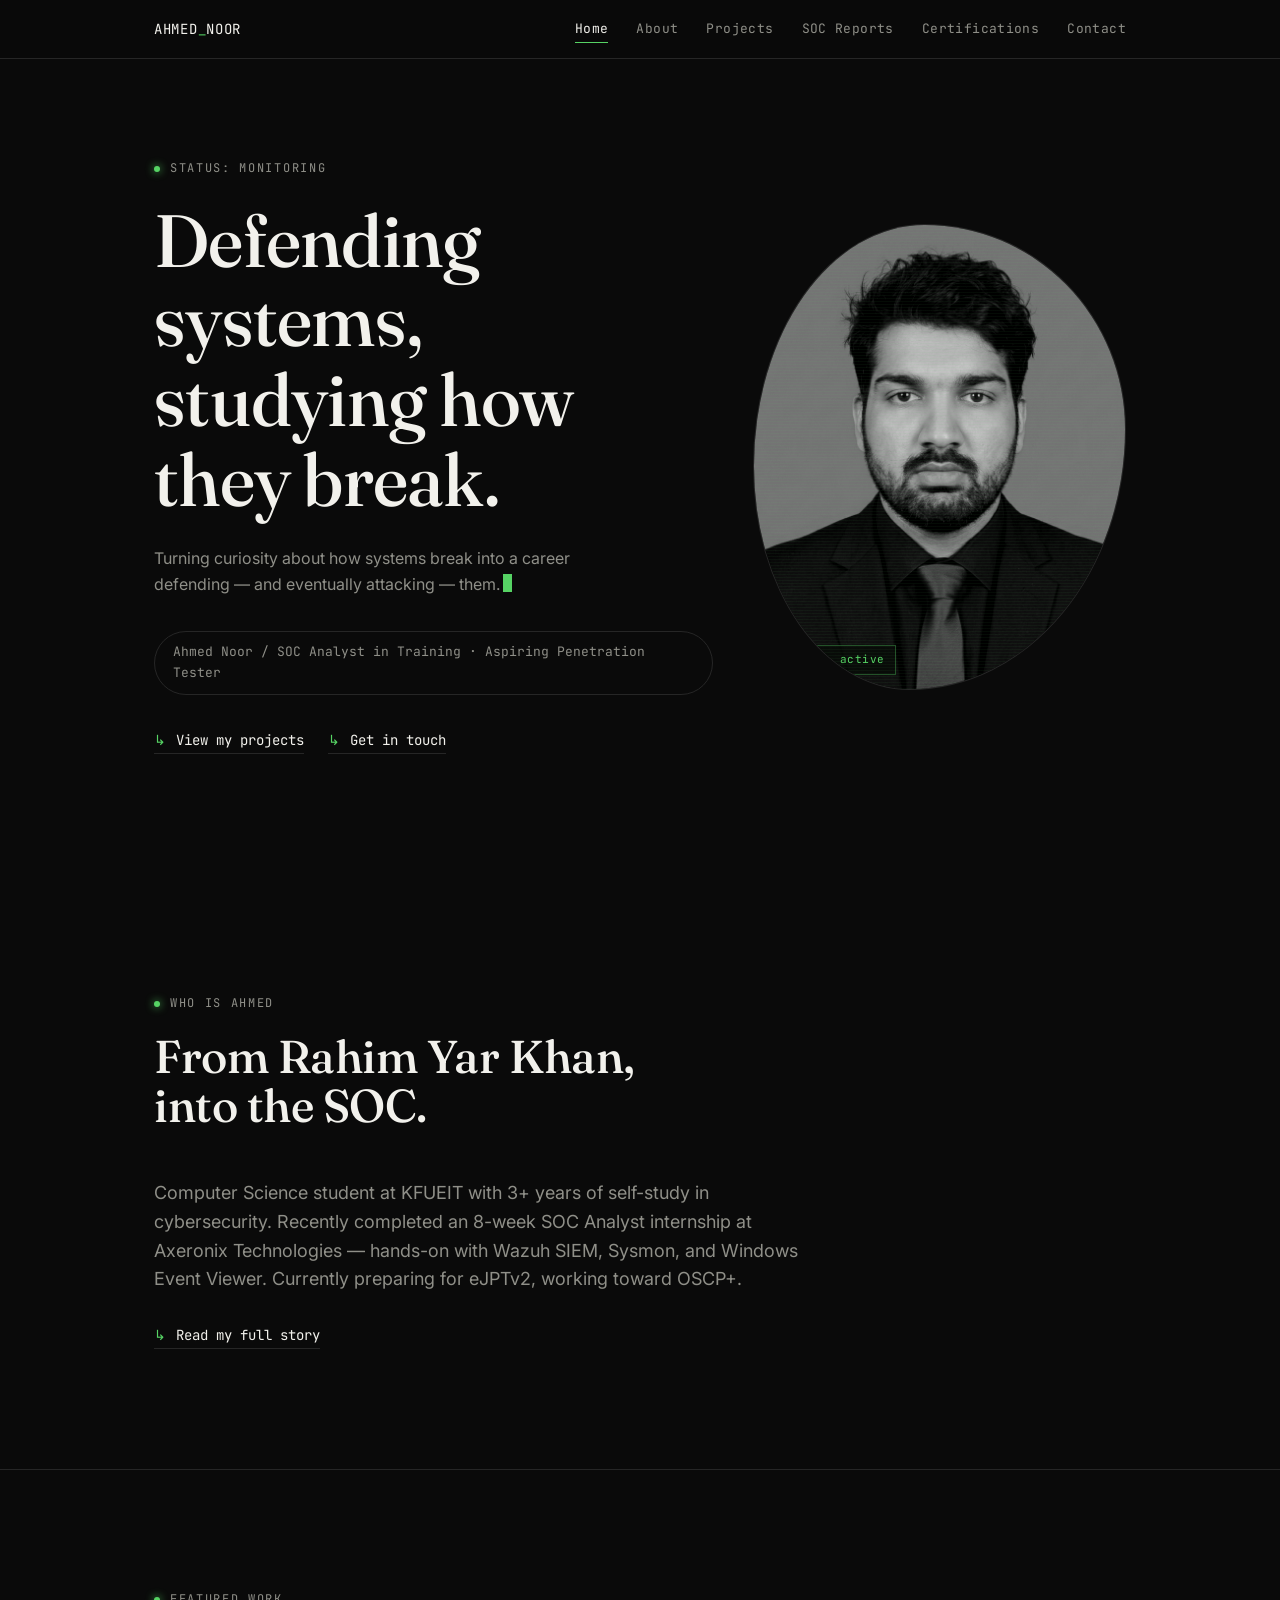
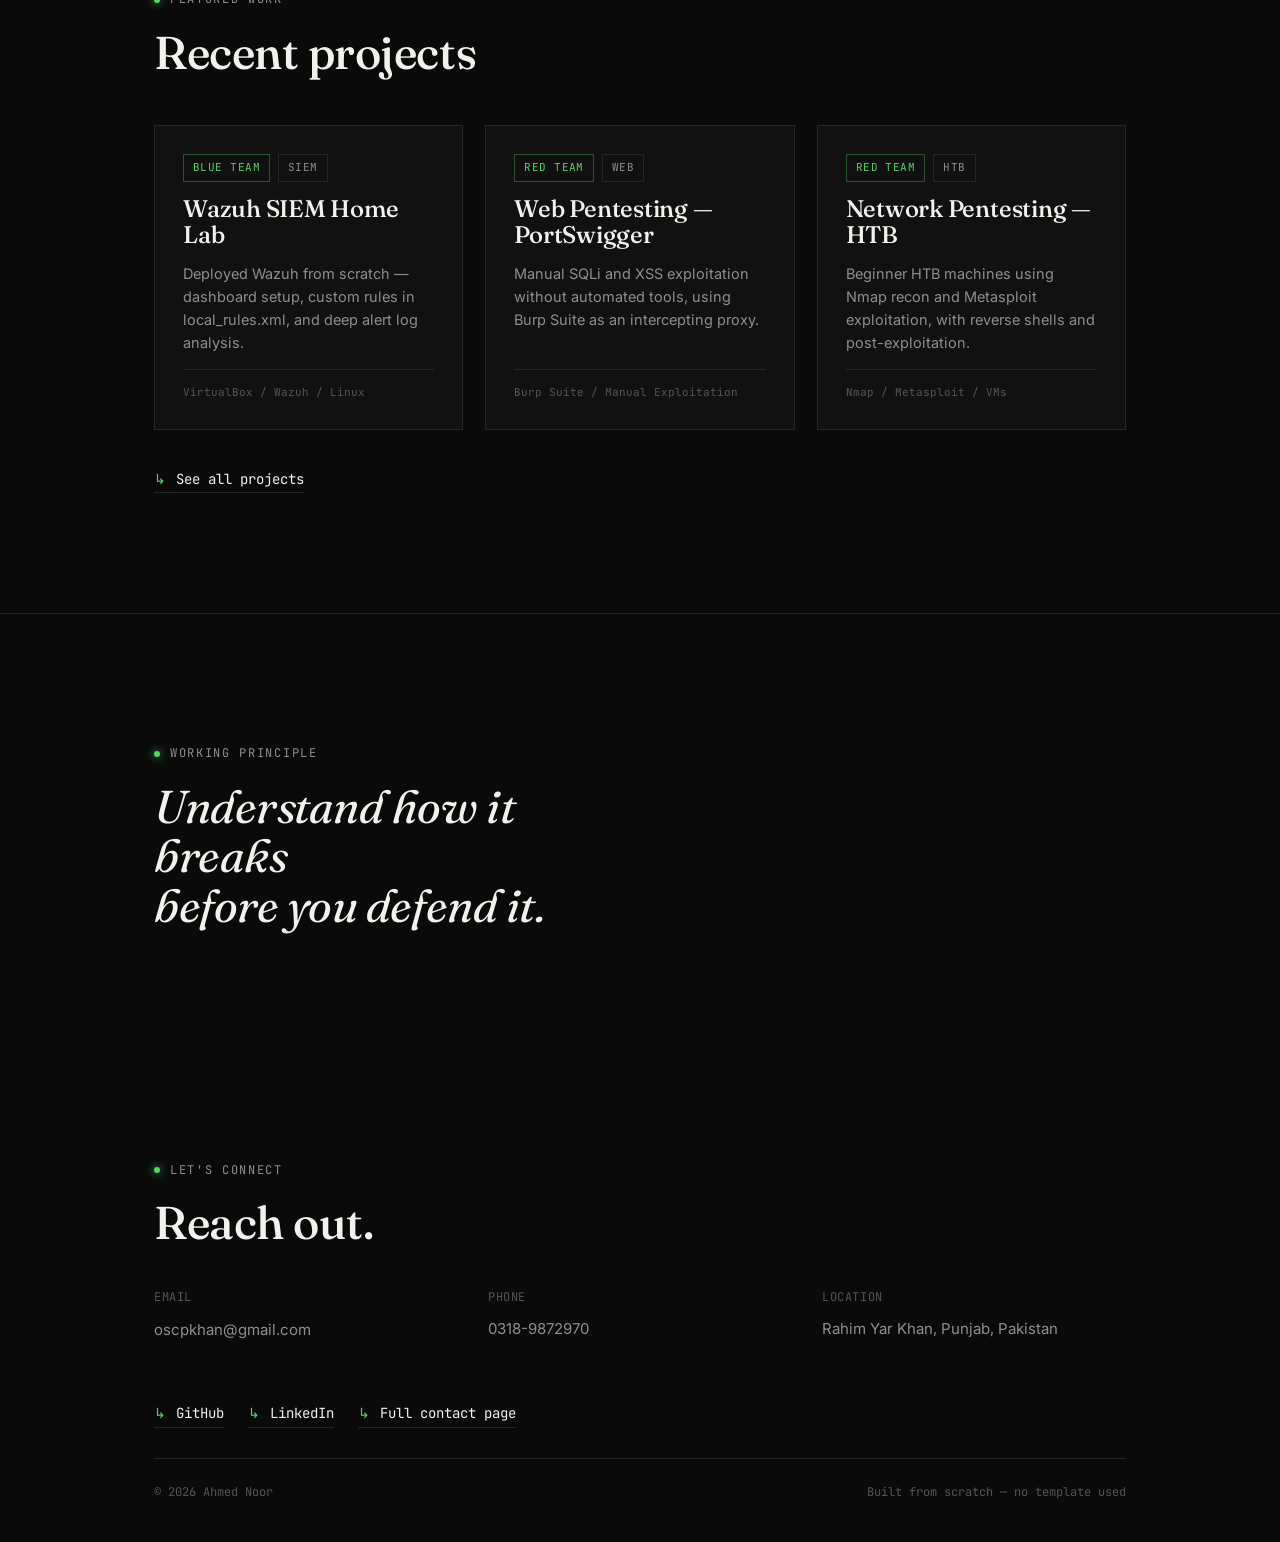
==== index.html @ 2d049483 "Add files via upload" ====
<!DOCTYPE html>
<html lang="en">
<head>
<meta charset="UTF-8">
<meta name="viewport" content="width=device-width, initial-scale=1.0">
<title>Ahmed Noor — SOC Analyst in Training</title>
<link rel="stylesheet" href="css/style.css">
</head>
<body>

<header class="site-nav">
  <div class="nav-inner">
    <a href="index.html" class="nav-logo">AHMED<span>_</span>NOOR</a>
    <nav>
      <ul class="nav-links">
        <li><a href="index.html">Home</a></li>
        <li><a href="about.html">About</a></li>
        <li><a href="projects.html">Projects</a></li>
        <li><a href="soc-reports.html">SOC Reports</a></li>
        <li><a href="certifications.html">Certifications</a></li>
        <li><a href="contact.html">Contact</a></li>
      </ul>
    </nav>
    <button class="nav-toggle">MENU</button>
  </div>
</header>

<main class="wrap">

  <section class="hero" style="border-bottom:none;">
    <div>
      <div class="eyebrow">status: monitoring</div>
      <h1>Defending<br>systems,<br>studying how<br>they break.</h1>
      <p class="tagline">Turning curiosity about how systems break into a career defending — and eventually attacking — them.<span class="cursor"></span></p>
      <div class="role-pill">Ahmed Noor / SOC Analyst in Training · Aspiring Penetration Tester</div>
      <div style="margin-top:34px; display:flex; gap:24px; flex-wrap:wrap;">
        <a class="arrow-link" href="projects.html"><span class="glyph">↳</span> View my projects</a>
        <a class="arrow-link" href="contact.html"><span class="glyph">↳</span> Get in touch</a>
      </div>
    </div>
    <div class="hero-photo">
      <img src="images/profile.png" alt="Ahmed Noor">
      <div class="scan-tag">status: active</div>
    </div>
  </section>

</main>

<section>
  <div class="wrap">
    <div class="section-head">
      <div class="eyebrow">Who is Ahmed</div>
      <h2>From Rahim Yar Khan,<br>into the SOC.</h2>
    </div>
    <p class="lede">Computer Science student at KFUEIT with 3+ years of self-study in cybersecurity. Recently completed an 8-week SOC Analyst internship at Axeronix Technologies — hands-on with Wazuh SIEM, Sysmon, and Windows Event Viewer. Currently preparing for eJPTv2, working toward OSCP+.</p>
    <div style="margin-top:28px;">
      <a class="arrow-link" href="about.html"><span class="glyph">↳</span> Read my full story</a>
    </div>
  </div>
</section>

<section>
  <div class="wrap">
    <div class="section-head">
      <div class="eyebrow">Featured Work</div>
      <h2>Recent projects</h2>
    </div>
    <div class="grid cols-3">
      <div class="card">
        <div class="tag-row"><span class="tag status-live">Blue Team</span><span class="tag">SIEM</span></div>
        <h3>Wazuh SIEM Home Lab</h3>
        <p>Deployed Wazuh from scratch — dashboard setup, custom rules in local_rules.xml, and deep alert log analysis.</p>
        <div class="card-meta">VirtualBox / Wazuh / Linux</div>
      </div>
      <div class="card">
        <div class="tag-row"><span class="tag status-live">Red Team</span><span class="tag">Web</span></div>
        <h3>Web Pentesting — PortSwigger</h3>
        <p>Manual SQLi and XSS exploitation without automated tools, using Burp Suite as an intercepting proxy.</p>
        <div class="card-meta">Burp Suite / Manual Exploitation</div>
      </div>
      <div class="card">
        <div class="tag-row"><span class="tag status-live">Red Team</span><span class="tag">HTB</span></div>
        <h3>Network Pentesting — HTB</h3>
        <p>Beginner HTB machines using Nmap recon and Metasploit exploitation, with reverse shells and post-exploitation.</p>
        <div class="card-meta">Nmap / Metasploit / VMs</div>
      </div>
    </div>
    <div style="margin-top:36px;">
      <a class="arrow-link" href="projects.html"><span class="glyph">↳</span> See all projects</a>
    </div>
  </div>
</section>

<section class="statement" style="border-bottom:none;">
  <div class="wrap">
    <div class="eyebrow">Working principle</div>
    <h2 style="margin-top:18px;">Understand how it breaks<br>before you defend it.</h2>
  </div>
</section>

<footer>
  <div class="wrap">
    <div class="section-head" style="margin-bottom:24px;">
      <div class="eyebrow">Let's connect</div>
      <h2>Reach out.</h2>
    </div>
    <div class="contact-grid">
      <div>
        <div class="label">Email</div>
        <a class="value" href="mailto:oscpkhan@gmail.com">oscpkhan@gmail.com</a>
      </div>
      <div>
        <div class="label">Phone</div>
        <div class="value">0318-9872970</div>
      </div>
      <div>
        <div class="label">Location</div>
        <div class="value">Rahim Yar Khan, Punjab, Pakistan</div>
      </div>
    </div>
    <div style="display:flex; gap:24px; flex-wrap:wrap; margin-bottom:30px;">
      <a class="arrow-link" href="https://github.com/AhmedNoo00R" target="_blank" rel="noopener"><span class="glyph">↳</span> GitHub</a>
      <a class="arrow-link" href="https://www.linkedin.com/in/ahmed-n000r" target="_blank" rel="noopener"><span class="glyph">↳</span> LinkedIn</a>
      <a class="arrow-link" href="contact.html"><span class="glyph">↳</span> Full contact page</a>
    </div>
    <div class="foot-bottom">
      <span>© 2026 Ahmed Noor</span>
      <span>Built from scratch — no template used</span>
    </div>
  </div>
</footer>

<script src="js/script.js"></script>
</body>
</html>
---- css/style.css ----
/* ===========================================================
   Ahmed Noor — SOC Portfolio
   Design: monochrome, editorial serif headings, terminal-mono
   accents. A single hairline-green cursor is the only color,
   used sparingly to nod at "live monitoring" without overdoing it.
   =========================================================== */

@import url('https://fonts.googleapis.com/css2?family=Fraunces:ital,opsz,wght@0,9..144,300;0,9..144,400;0,9..144,500;0,9..144,600;1,9..144,400&family=Inter:wght@400;500;600&family=JetBrains+Mono:wght@400;500&display=swap');

:root{
  --bg:        #0a0a0a;
  --bg-raised: #111111;
  --line:      #262626;
  --ink:       #f2f1ec;
  --ink-dim:   #8f8f88;
  --ink-faint: #55554f;
  --signal:    #56d364; /* the one accent — used sparingly */

  --serif: 'Fraunces', 'Georgia', serif;
  --sans:  'Inter', -apple-system, sans-serif;
  --mono:  'JetBrains Mono', monospace;

  --max: 1100px;
  --pad: clamp(24px, 5vw, 64px);
}

*{ box-sizing: border-box; margin:0; padding:0; }

html{ scroll-behavior: smooth; }

body{
  background: var(--bg);
  color: var(--ink);
  font-family: var(--sans);
  font-size: 16px;
  line-height: 1.6;
  -webkit-font-smoothing: antialiased;
}

a{ color: inherit; text-decoration: none; }

img{ max-width: 100%; display:block; }

::selection{ background: var(--signal); color: #06120a; }

:focus-visible{
  outline: 1px solid var(--signal);
  outline-offset: 4px;
}

.wrap{
  max-width: var(--max);
  margin: 0 auto;
  padding-left: var(--pad);
  padding-right: var(--pad);
}

/* ---------- eyebrow / mono labels ---------- */
.eyebrow{
  font-family: var(--mono);
  font-size: 12px;
  letter-spacing: 0.14em;
  text-transform: uppercase;
  color: var(--ink-dim);
  display: flex;
  align-items: center;
  gap: 10px;
}
.eyebrow::before{
  content: '';
  width: 6px; height: 6px;
  background: var(--signal);
  border-radius: 50%;
  box-shadow: 0 0 8px var(--signal);
}

/* ---------- nav ---------- */
header.site-nav{
  position: sticky;
  top: 0;
  z-index: 50;
  background: rgba(10,10,10,0.85);
  backdrop-filter: blur(10px);
  border-bottom: 1px solid var(--line);
}
.nav-inner{
  max-width: var(--max);
  margin: 0 auto;
  padding: 18px var(--pad);
  display: flex;
  align-items: center;
  justify-content: space-between;
}
.nav-logo{
  font-family: var(--mono);
  font-size: 14px;
  letter-spacing: 0.05em;
}
.nav-logo span{ color: var(--signal); }

.nav-links{
  display: flex;
  gap: 28px;
  list-style: none;
  font-family: var(--mono);
  font-size: 13px;
  letter-spacing: 0.03em;
}
.nav-links a{
  color: var(--ink-dim);
  transition: color .2s ease;
  position: relative;
}
.nav-links a:hover, .nav-links a.active{ color: var(--ink); }
.nav-links a.active::after{
  content:'';
  position:absolute;
  left:0; right:0; bottom:-6px;
  height:1px;
  background: var(--signal);
}

.nav-toggle{
  display:none;
  background:none; border:none; color:var(--ink);
  font-family: var(--mono); font-size: 13px;
  cursor:pointer;
}

@media (max-width: 760px){
  .nav-links{
    position: fixed;
    inset: 61px 0 0 0;
    background: var(--bg);
    flex-direction: column;
    padding: 32px var(--pad);
    gap: 22px;
    font-size: 16px;
    transform: translateY(-110%);
    transition: transform .3s ease;
    border-top: 1px solid var(--line);
  }
  .nav-links.open{ transform: translateY(0); }
  .nav-toggle{ display:block; }
}

/* ---------- section rhythm ---------- */
section{
  padding: clamp(60px, 10vw, 120px) 0;
  border-bottom: 1px solid var(--line);
}
section:last-of-type{ border-bottom: none; }

h1,h2,h3{
  font-family: var(--serif);
  font-weight: 500;
  line-height: 1.08;
  letter-spacing: -0.01em;
}
h1{ font-size: clamp(40px, 7vw, 74px); }
h2{ font-size: clamp(30px, 4.5vw, 46px); }
h3{ font-size: clamp(20px, 2.5vw, 24px); font-weight: 500; }

.section-head{
  margin-bottom: 48px;
}
.section-head .eyebrow{ margin-bottom: 18px; }

p.lede{
  font-size: 18px;
  color: var(--ink-dim);
  max-width: 60ch;
}

/* ---------- buttons / links-with-arrow ---------- */
.btn{
  display: inline-flex;
  align-items: center;
  gap: 10px;
  font-family: var(--mono);
  font-size: 13px;
  letter-spacing: 0.03em;
  padding: 13px 22px;
  border: 1px solid var(--ink);
  color: var(--ink);
  transition: all .2s ease;
}
.btn:hover{ background: var(--ink); color: var(--bg); }
.btn.ghost{ border-color: var(--line); color: var(--ink-dim); }
.btn.ghost:hover{ border-color: var(--ink); color: var(--ink); background:transparent; }

.arrow-link{
  display:inline-flex;
  align-items:center;
  gap: 10px;
  font-family: var(--mono);
  font-size: 14px;
  color: var(--ink);
  border-bottom: 1px solid var(--line);
  padding-bottom: 2px;
  transition: border-color .2s ease, color .2s ease;
}
.arrow-link:hover{ border-color: var(--signal); color: var(--signal); }
.arrow-link .glyph{ color: var(--signal); }

/* ---------- hero ---------- */
.hero{
  padding-top: clamp(60px, 9vw, 100px);
  display: grid;
  grid-template-columns: 1.2fr 0.8fr;
  gap: 40px;
  align-items: center;
}
@media (max-width: 800px){
  .hero{ grid-template-columns: 1fr; }
  .hero-photo{ order: -1; max-width: 260px; margin: 0 auto; }
}

.hero h1{ margin: 22px 0 26px; }
.hero .tagline{
  font-size: 16px;
  color: var(--ink-dim);
  max-width: 46ch;
  margin-bottom: 34px;
}
.cursor{
  display:inline-block;
  width: 9px; height: 1.1em;
  background: var(--signal);
  margin-left: 3px;
  vertical-align: -2px;
  animation: blink 1s steps(1) infinite;
}
@keyframes blink{ 50%{ opacity:0; } }

.role-pill{
  display:inline-flex;
  align-items:center;
  gap: 10px;
  font-family: var(--mono);
  font-size: 13px;
  color: var(--ink-dim);
  border: 1px solid var(--line);
  padding: 10px 18px;
  border-radius: 999px;
}

.hero-photo{
  position: relative;
  border-radius: 46% 54% 58% 42% / 52% 44% 56% 48%;
  overflow: hidden;
  border: 1px solid var(--line);
  aspect-ratio: 4/5;
}
.hero-photo img{
  width:100%; height:100%; object-fit: cover;
  filter: grayscale(1) contrast(1.08);
}
.hero-photo::after{
  content:'';
  position:absolute; inset:0;
  background: repeating-linear-gradient(
    0deg, rgba(86,211,100,0.05) 0px, rgba(86,211,100,0.05) 1px,
    transparent 1px, transparent 3px
  );
  pointer-events: none;
}
.hero-photo .scan-tag{
  position:absolute;
  bottom: 14px; left: 14px;
  font-family: var(--mono);
  font-size: 11px;
  color: var(--signal);
  background: rgba(6,10,7,0.7);
  padding: 5px 10px;
  border: 1px solid rgba(86,211,100,0.35);
  letter-spacing: 0.05em;
}

/* ---------- cards / grids ---------- */
.grid{
  display: grid;
  gap: 22px;
}
.grid.cols-2{ grid-template-columns: repeat(2, 1fr); }
.grid.cols-3{ grid-template-columns: repeat(3, 1fr); }
@media (max-width: 760px){
  .grid.cols-2, .grid.cols-3{ grid-template-columns: 1fr; }
}

.card{
  border: 1px solid var(--line);
  background: var(--bg-raised);
  padding: 28px;
  display: flex;
  flex-direction: column;
  gap: 14px;
  transition: border-color .2s ease, transform .2s ease;
}
.card:hover{ border-color: #3a3a3a; transform: translateY(-2px); }

.card .tag-row{
  display:flex; flex-wrap:wrap; gap:8px;
}
.tag{
  font-family: var(--mono);
  font-size: 11px;
  letter-spacing: 0.04em;
  color: var(--ink-dim);
  border: 1px solid var(--line);
  padding: 4px 9px;
  text-transform: uppercase;
}
.tag.status-live{ color: var(--signal); border-color: rgba(86,211,100,0.35); }

.card h3{ margin: 0; }
.card p{ color: var(--ink-dim); font-size: 14.5px; }

.card .card-meta{
  margin-top: auto;
  font-family: var(--mono);
  font-size: 11px;
  color: var(--ink-faint);
  padding-top: 14px;
  border-top: 1px solid var(--line);
}

/* ---------- timeline / list rows ---------- */
.rows{ display:flex; flex-direction:column; }
.row{
  display: grid;
  grid-template-columns: 200px 1fr;
  gap: 32px;
  padding: 26px 0;
  border-top: 1px solid var(--line);
}
.rows .row:last-child{ border-bottom: 1px solid var(--line); }
@media (max-width: 700px){
  .row{ grid-template-columns: 1fr; gap: 8px; }
}
.row .row-label{
  font-family: var(--mono);
  font-size: 12px;
  color: var(--ink-faint);
  letter-spacing: 0.04em;
  text-transform: uppercase;
  padding-top: 4px;
}
.row h3{ margin-bottom: 6px; }
.row p{ color: var(--ink-dim); font-size: 14.5px; }
.row ul{ margin-top: 10px; padding-left: 18px; color: var(--ink-dim); font-size: 14.5px; }
.row li{ margin-bottom: 4px; }

/* ---------- skills ---------- */
.skill-block{
  border-top: 1px solid var(--line);
  padding: 22px 0;
}
.skill-block:last-child{ border-bottom: 1px solid var(--line); }
.skill-block .skill-label{
  font-family: var(--mono);
  font-size: 12px;
  color: var(--ink-faint);
  text-transform: uppercase;
  letter-spacing: 0.05em;
  margin-bottom: 10px;
}
.skill-block .skill-items{ color: var(--ink-dim); font-size: 15px; }

/* ---------- quote / statement break ---------- */
.statement{
  padding: clamp(70px, 12vw, 130px) 0;
  text-align: left;
}
.statement h2{
  max-width: 16ch;
  font-style: italic;
  font-weight: 400;
}

/* ---------- footer / contact ---------- */
footer{
  padding: clamp(60px,10vw,100px) 0 40px;
}
.contact-grid{
  display:grid;
  grid-template-columns: repeat(3,1fr);
  gap: 30px;
  margin: 40px 0 60px;
}
@media (max-width: 700px){ .contact-grid{ grid-template-columns: 1fr; } }
.contact-grid .label{
  font-family: var(--mono);
  font-size: 12px;
  color: var(--ink-faint);
  text-transform: uppercase;
  letter-spacing: 0.05em;
  margin-bottom: 10px;
}
.contact-grid .value{ color: var(--ink-dim); font-size: 15px; }
.contact-grid a.value:hover{ color: var(--signal); }

.foot-bottom{
  display:flex; justify-content:space-between; align-items:center;
  flex-wrap:wrap; gap:16px;
  font-family: var(--mono);
  font-size: 12px;
  color: var(--ink-faint);
  padding-top: 24px;
  border-top: 1px solid var(--line);
}

/* ---------- page hero (non-home pages) ---------- */
.page-hero{
  padding-top: clamp(50px,8vw,90px);
  padding-bottom: clamp(40px,6vw,60px);
}
.page-hero h1{ margin-top: 20px; }
.page-hero p.lede{ margin-top: 18px; }

/* ---------- coming soon note ---------- */
.note{
  font-family: var(--mono);
  font-size: 13px;
  color: var(--ink-faint);
  border-left: 2px solid var(--signal);
  padding-left: 16px;
  margin-top: 36px;
}
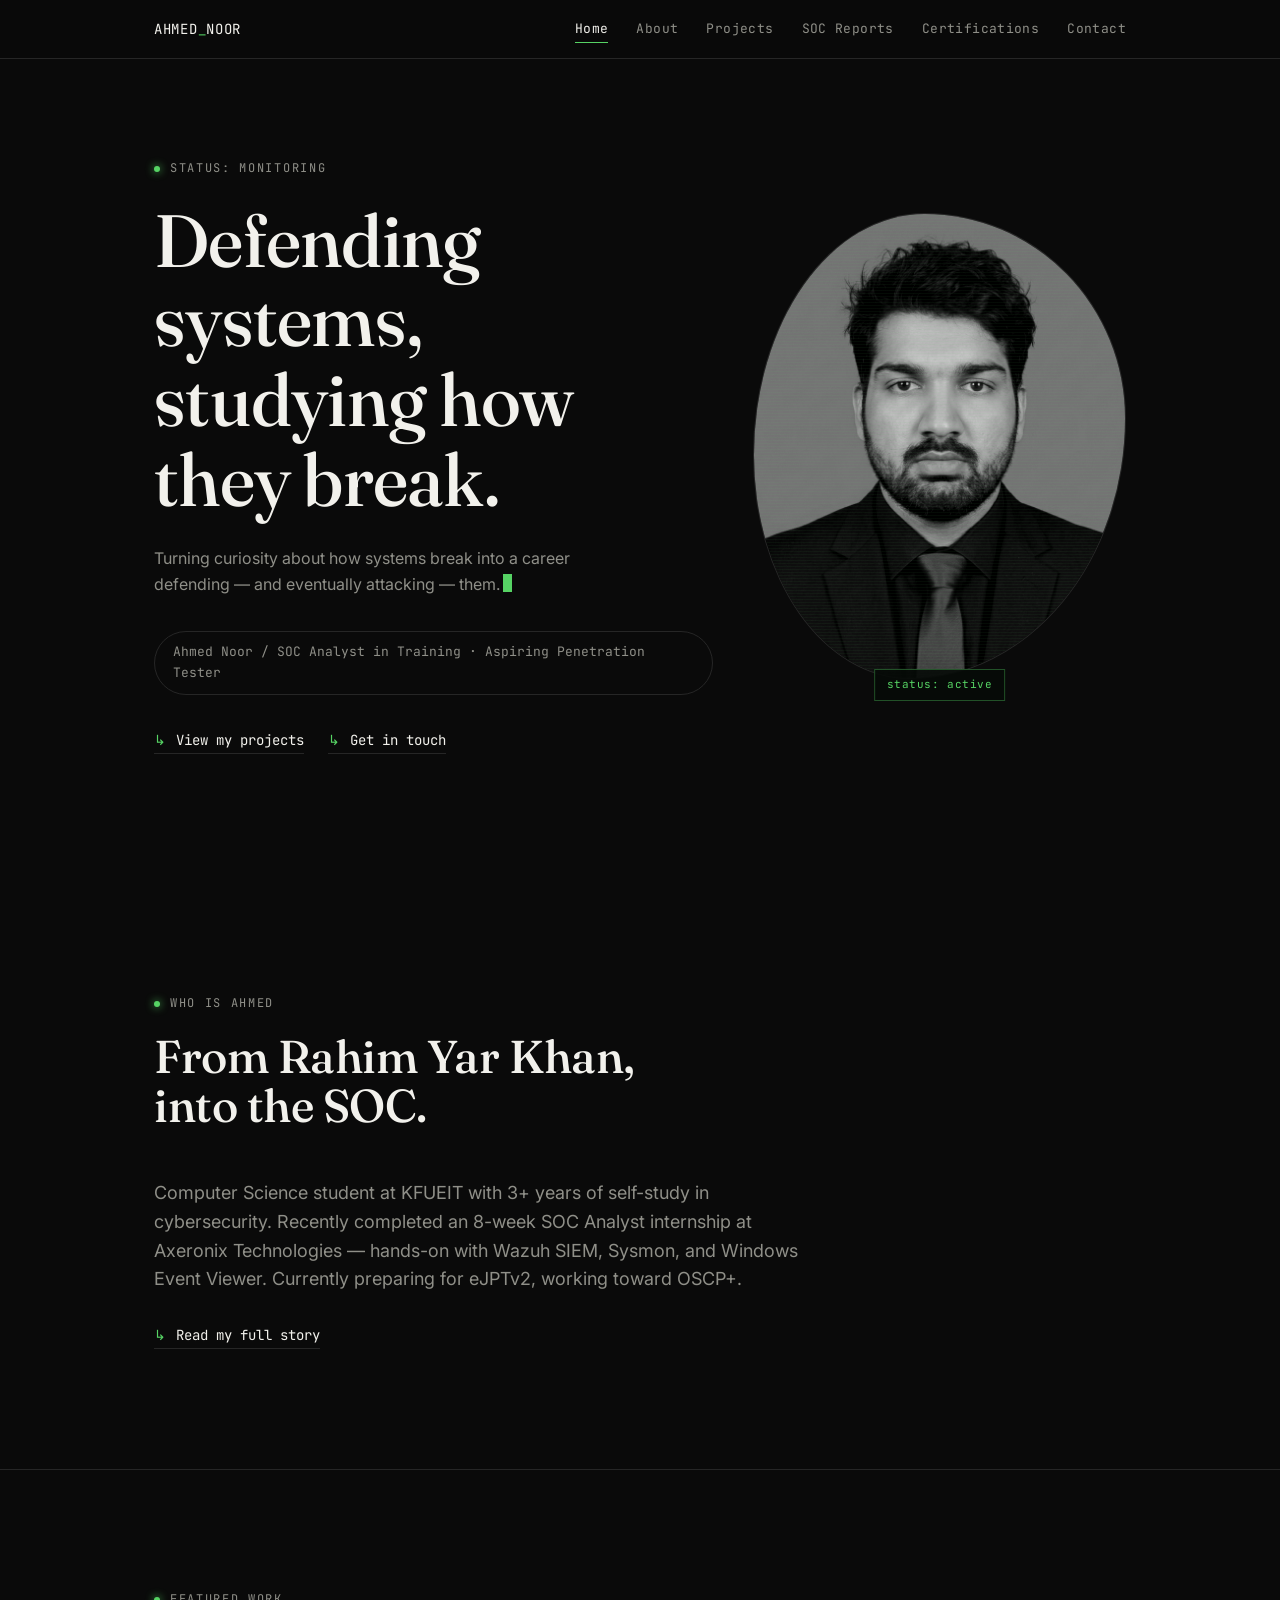
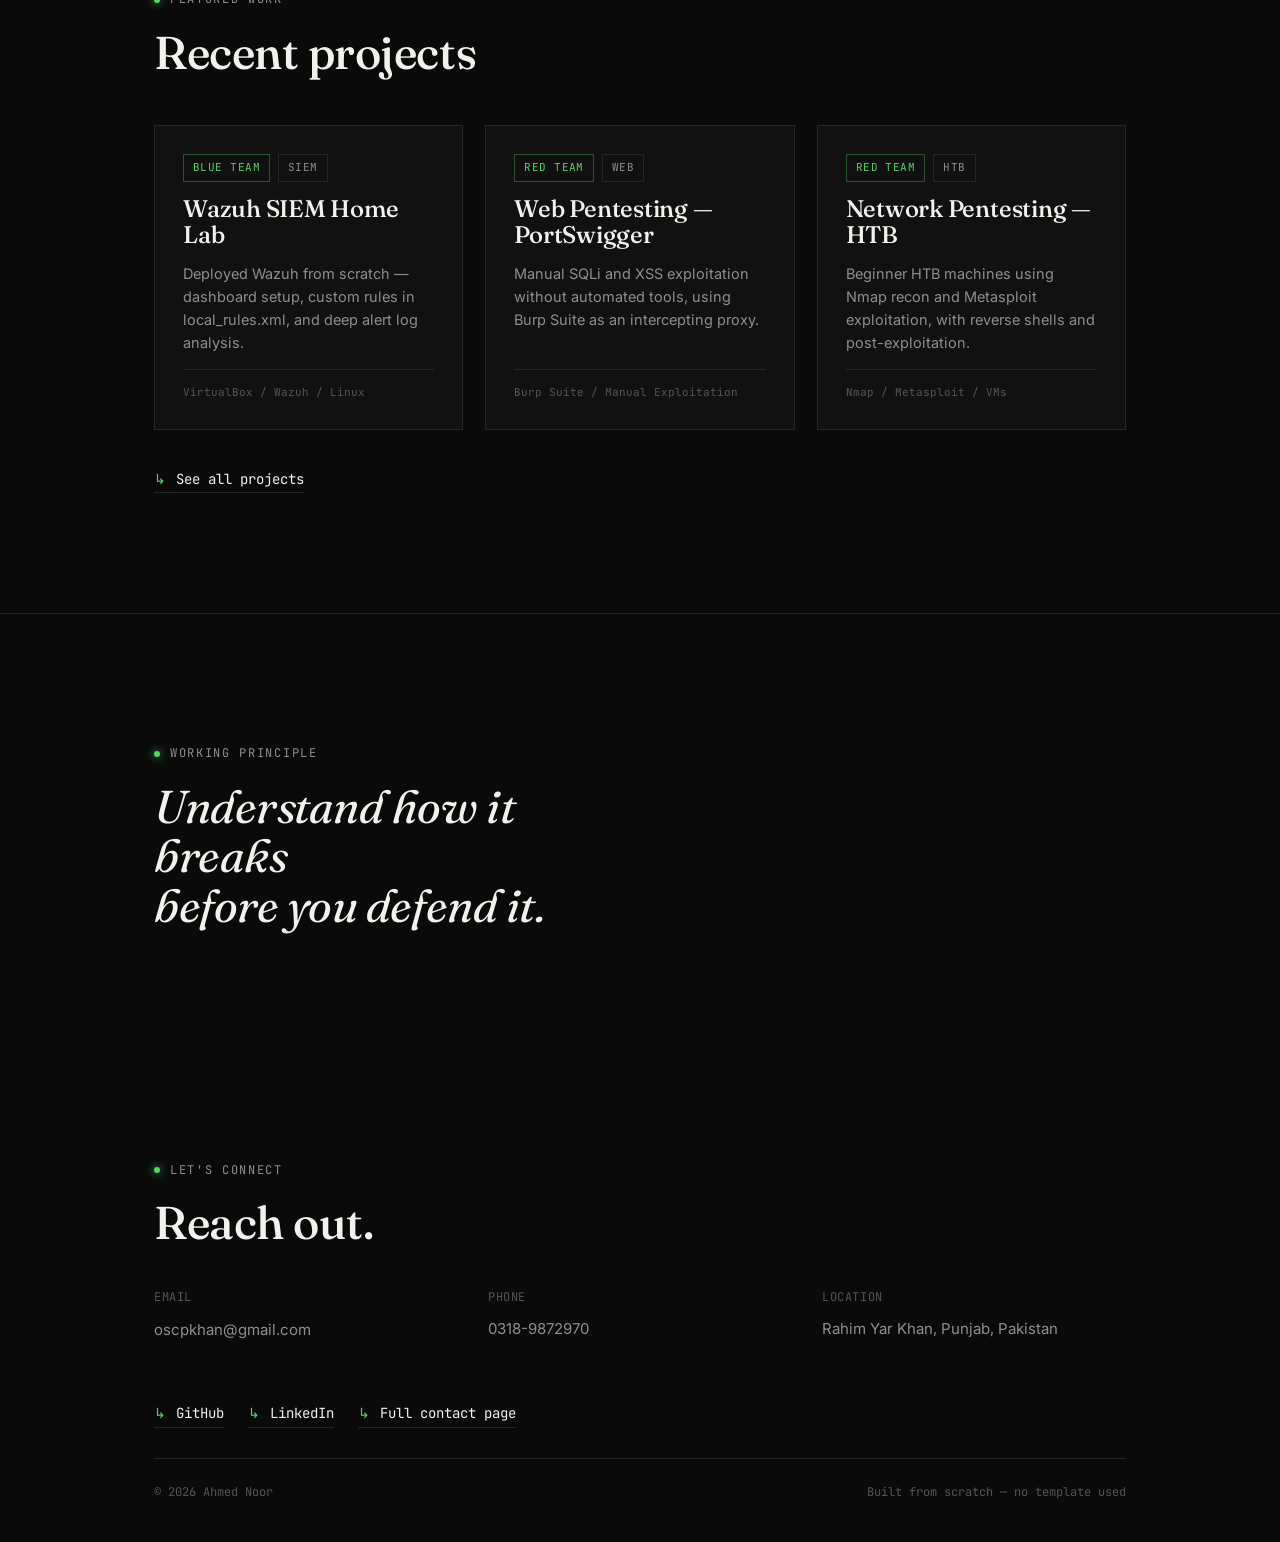
==== commit 8e1e2cbe: "Update index.html" ====
--- a/index.html
+++ b/index.html
@@ -39,7 +39,9 @@
       </div>
     </div>
     <div class="hero-photo">
-      <img src="images/profile.png" alt="Ahmed Noor">
+      <div class="photo-frame">
+        <img src="images/profile.png" alt="Ahmed Noor">
+      </div>
       <div class="scan-tag">status: active</div>
     </div>
   </section>
--- a/css/style.css
+++ b/css/style.css
@@ -130,17 +130,29 @@
 @media (max-width: 760px){
   .nav-links{
     position: fixed;
-    inset: 61px 0 0 0;
+    top: 61px;
+    left: 0;
+    right: 0;
+    bottom: 0;
+    z-index: 100;
     background: var(--bg);
     flex-direction: column;
     padding: 32px var(--pad);
     gap: 22px;
     font-size: 16px;
-    transform: translateY(-110%);
-    transition: transform .3s ease;
+    transform: translateY(-115%);
+    opacity: 0;
+    visibility: hidden;
+    transition: transform .3s ease, opacity .3s ease, visibility 0s linear .3s;
     border-top: 1px solid var(--line);
+    overflow-y: auto;
   }
-  .nav-links.open{ transform: translateY(0); }
+  .nav-links.open{
+    transform: translateY(0);
+    opacity: 1;
+    visibility: visible;
+    transition: transform .3s ease, opacity .3s ease, visibility 0s linear 0s;
+  }
   .nav-toggle{ display:block; }
 }
 
@@ -247,6 +259,10 @@
 
 .hero-photo{
   position: relative;
+  padding-bottom: 22px; /* room for the badge so it never gets clipped */
+}
+.hero-photo .photo-frame{
+  position: relative;
   border-radius: 46% 54% 58% 42% / 52% 44% 56% 48%;
   overflow: hidden;
   border: 1px solid var(--line);
@@ -256,7 +272,7 @@
   width:100%; height:100%; object-fit: cover;
   filter: grayscale(1) contrast(1.08);
 }
-.hero-photo::after{
+.hero-photo .photo-frame::after{
   content:'';
   position:absolute; inset:0;
   background: repeating-linear-gradient(
@@ -266,15 +282,19 @@
   pointer-events: none;
 }
 .hero-photo .scan-tag{
-  position:absolute;
-  bottom: 14px; left: 14px;
+  position: absolute;
+  bottom: 0;
+  left: 50%;
+  transform: translateX(-50%);
   font-family: var(--mono);
   font-size: 11px;
   color: var(--signal);
-  background: rgba(6,10,7,0.7);
-  padding: 5px 10px;
+  background: rgba(6,10,7,0.9);
+  padding: 6px 12px;
   border: 1px solid rgba(86,211,100,0.35);
   letter-spacing: 0.05em;
+  white-space: nowrap;
+  z-index: 2;
 }
 
 /* ---------- cards / grids ---------- */
